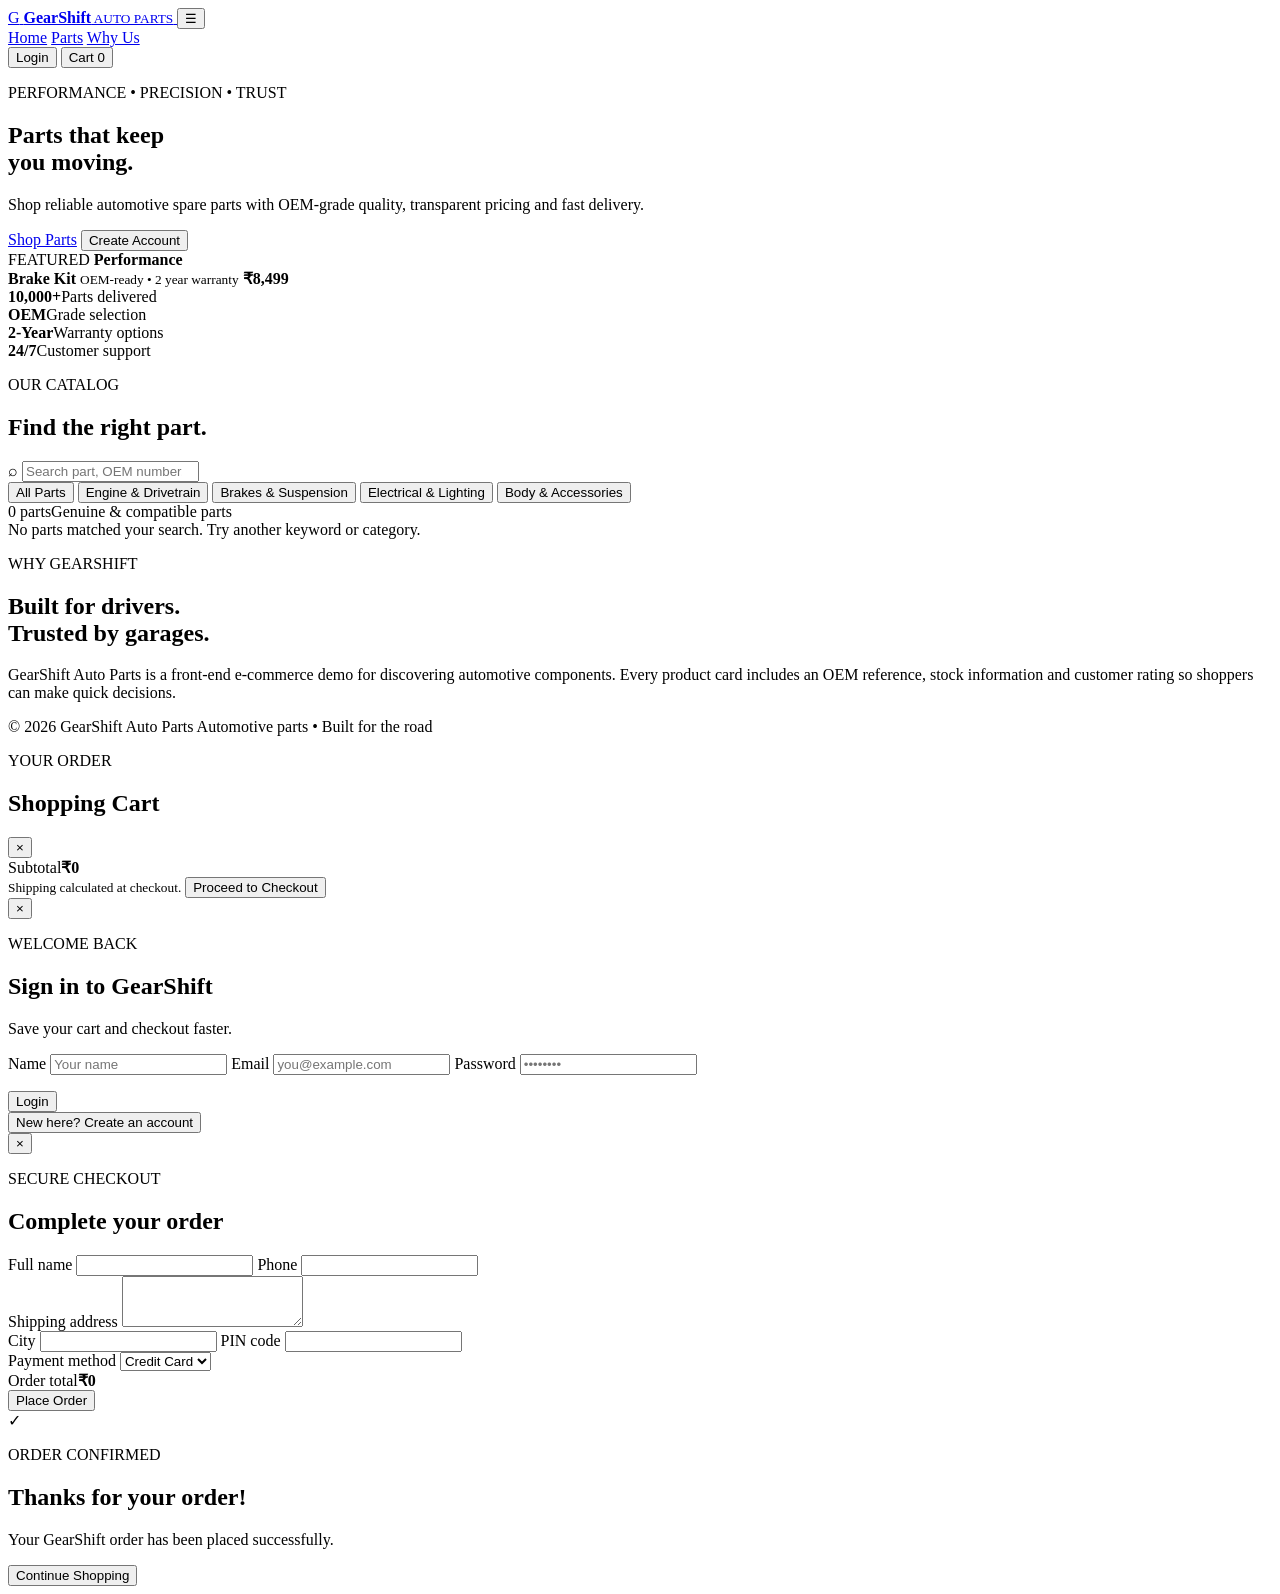
==== index.html @ 07205f2c "Add files via upload" ====
<!DOCTYPE html>
<html lang="en">
<head>
  <meta charset="UTF-8">
  <meta name="viewport" content="width=device-width, initial-scale=1.0">
  <meta name="description" content="GearShift Auto Parts - Automotive spare parts e-commerce demo">
  <title>GearShift Auto Parts</title>
  <link rel="preconnect" href="https://images.unsplash.com">
  <link rel="stylesheet" href="styles.css">
</head>
<body>
  <header class="navbar">
    <a class="brand" href="#home" aria-label="GearShift Auto Parts home">
      <span class="brand-mark">G</span>
      <span><strong>GearShift</strong><small> AUTO PARTS</small></span>
    </a>
    <button class="menu-toggle" id="menuToggle" aria-label="Open menu">☰</button>
    <nav id="mainNav">
      <a href="#home">Home</a>
      <a href="#catalog">Parts</a>
      <a href="#about">Why Us</a>
    </nav>
    <div class="nav-actions">
      <span id="userGreeting" class="user-greeting hidden"></span>
      <button class="nav-btn" id="authBtn">Login</button>
      <button class="cart-btn" id="cartBtn" aria-label="Open cart">Cart <span id="cartCount">0</span></button>
    </div>
  </header>

  <main>
    <section class="hero" id="home">
      <div class="hero-content">
        <p class="eyebrow">PERFORMANCE • PRECISION • TRUST</p>
        <h1>Parts that keep<br><span>you moving.</span></h1>
        <p>Shop reliable automotive spare parts with OEM-grade quality, transparent pricing and fast delivery.</p>
        <div class="hero-actions">
          <a class="primary-btn" href="#catalog">Shop Parts</a>
          <button class="secondary-btn" id="heroLogin">Create Account</button>
        </div>
      </div>
      <div class="hero-card">
        <span>FEATURED</span>
        <strong>Performance<br>Brake Kit</strong>
        <small>OEM-ready • 2 year warranty</small>
        <b>₹8,499</b>
      </div>
    </section>

    <section class="trust-strip">
      <div><b>10,000+</b><span>Parts delivered</span></div>
      <div><b>OEM</b><span>Grade selection</span></div>
      <div><b>2-Year</b><span>Warranty options</span></div>
      <div><b>24/7</b><span>Customer support</span></div>
    </section>

    <section class="catalog-section" id="catalog">
      <div class="section-heading">
        <div>
          <p class="eyebrow">OUR CATALOG</p>
          <h2>Find the right part.</h2>
        </div>
        <div class="search-wrap">
          <span>⌕</span>
          <input id="searchInput" type="search" placeholder="Search part, OEM number...">
        </div>
      </div>

      <div class="filters" id="categoryFilters">
        <button class="filter active" data-category="All">All Parts</button>
        <button class="filter" data-category="Engine & Drivetrain">Engine & Drivetrain</button>
        <button class="filter" data-category="Brakes & Suspension">Brakes & Suspension</button>
        <button class="filter" data-category="Electrical & Lighting">Electrical & Lighting</button>
        <button class="filter" data-category="Body & Accessories">Body & Accessories</button>
      </div>

      <div class="catalog-meta"><span id="resultCount">0 parts</span><span>Genuine & compatible parts</span></div>
      <div class="product-grid" id="productGrid"></div>
      <div id="emptyState" class="empty-state hidden">No parts matched your search. Try another keyword or category.</div>
    </section>

    <section class="about" id="about">
      <div>
        <p class="eyebrow">WHY GEARSHIFT</p>
        <h2>Built for drivers.<br>Trusted by garages.</h2>
      </div>
      <p>GearShift Auto Parts is a front-end e-commerce demo for discovering automotive components. Every product card includes an OEM reference, stock information and customer rating so shoppers can make quick decisions.</p>
    </section>
  </main>

  <footer>
    <span>© 2026 GearShift Auto Parts</span>
    <span>Automotive parts • Built for the road</span>
  </footer>

  <aside class="cart-drawer" id="cartDrawer" aria-hidden="true">
    <div class="drawer-header">
      <div><p class="eyebrow">YOUR ORDER</p><h2>Shopping Cart</h2></div>
      <button class="icon-btn" id="closeCart" aria-label="Close cart">×</button>
    </div>
    <div id="cartItems" class="cart-items"></div>
    <div class="cart-footer">
      <div class="total-row"><span>Subtotal</span><strong id="cartTotal">₹0</strong></div>
      <small>Shipping calculated at checkout.</small>
      <button class="primary-btn full" id="checkoutBtn">Proceed to Checkout</button>
    </div>
  </aside>
  <div class="overlay" id="overlay"></div>

  <div class="modal-backdrop hidden" id="authModal">
    <div class="modal auth-modal">
      <button class="modal-close" data-close="authModal">×</button>
      <p class="eyebrow" id="authEyebrow">WELCOME BACK</p>
      <h2 id="authTitle">Sign in to GearShift</h2>
      <p class="modal-copy">Save your cart and checkout faster.</p>
      <form id="authForm">
        <label>Name <input id="authName" type="text" placeholder="Your name"></label>
        <label>Email <input id="authEmail" type="email" placeholder="you@example.com" required></label>
        <label>Password <input id="authPassword" type="password" placeholder="••••••••" minlength="6" required></label>
        <p class="form-error" id="authError"></p>
        <button class="primary-btn full" type="submit" id="authSubmit">Login</button>
      </form>
      <button class="switch-auth" id="switchAuth">New here? Create an account</button>
    </div>
  </div>

  <div class="modal-backdrop hidden" id="checkoutModal">
    <div class="modal checkout-modal">
      <button class="modal-close" data-close="checkoutModal">×</button>
      <p class="eyebrow">SECURE CHECKOUT</p>
      <h2>Complete your order</h2>
      <form id="checkoutForm">
        <div class="form-grid">
          <label>Full name <input id="shipName" required></label>
          <label>Phone <input id="shipPhone" type="tel" required></label>
        </div>
        <label>Shipping address <textarea id="shipAddress" rows="3" required></textarea></label>
        <div class="form-grid">
          <label>City <input id="shipCity" required></label>
          <label>PIN code <input id="shipPin" inputmode="numeric" pattern="[0-9]{6}" required></label>
        </div>
        <label>Payment method
          <select id="paymentMethod">
            <option>Credit Card</option>
            <option>UPI (Mock)</option>
          </select>
        </label>
        <div class="checkout-summary"><span>Order total</span><strong id="checkoutTotal">₹0</strong></div>
        <button class="primary-btn full" type="submit">Place Order</button>
      </form>
    </div>
  </div>

  <div class="modal-backdrop hidden" id="successModal">
    <div class="modal success-modal">
      <div class="success-icon">✓</div>
      <p class="eyebrow">ORDER CONFIRMED</p>
      <h2>Thanks for your order!</h2>
      <p>Your GearShift order <strong id="orderNumber"></strong> has been placed successfully.</p>
      <button class="primary-btn full" data-close="successModal">Continue Shopping</button>
    </div>
  </div>

  <script src="products.js"></script>
  <script src="app.js"></script>
</body>
</html>
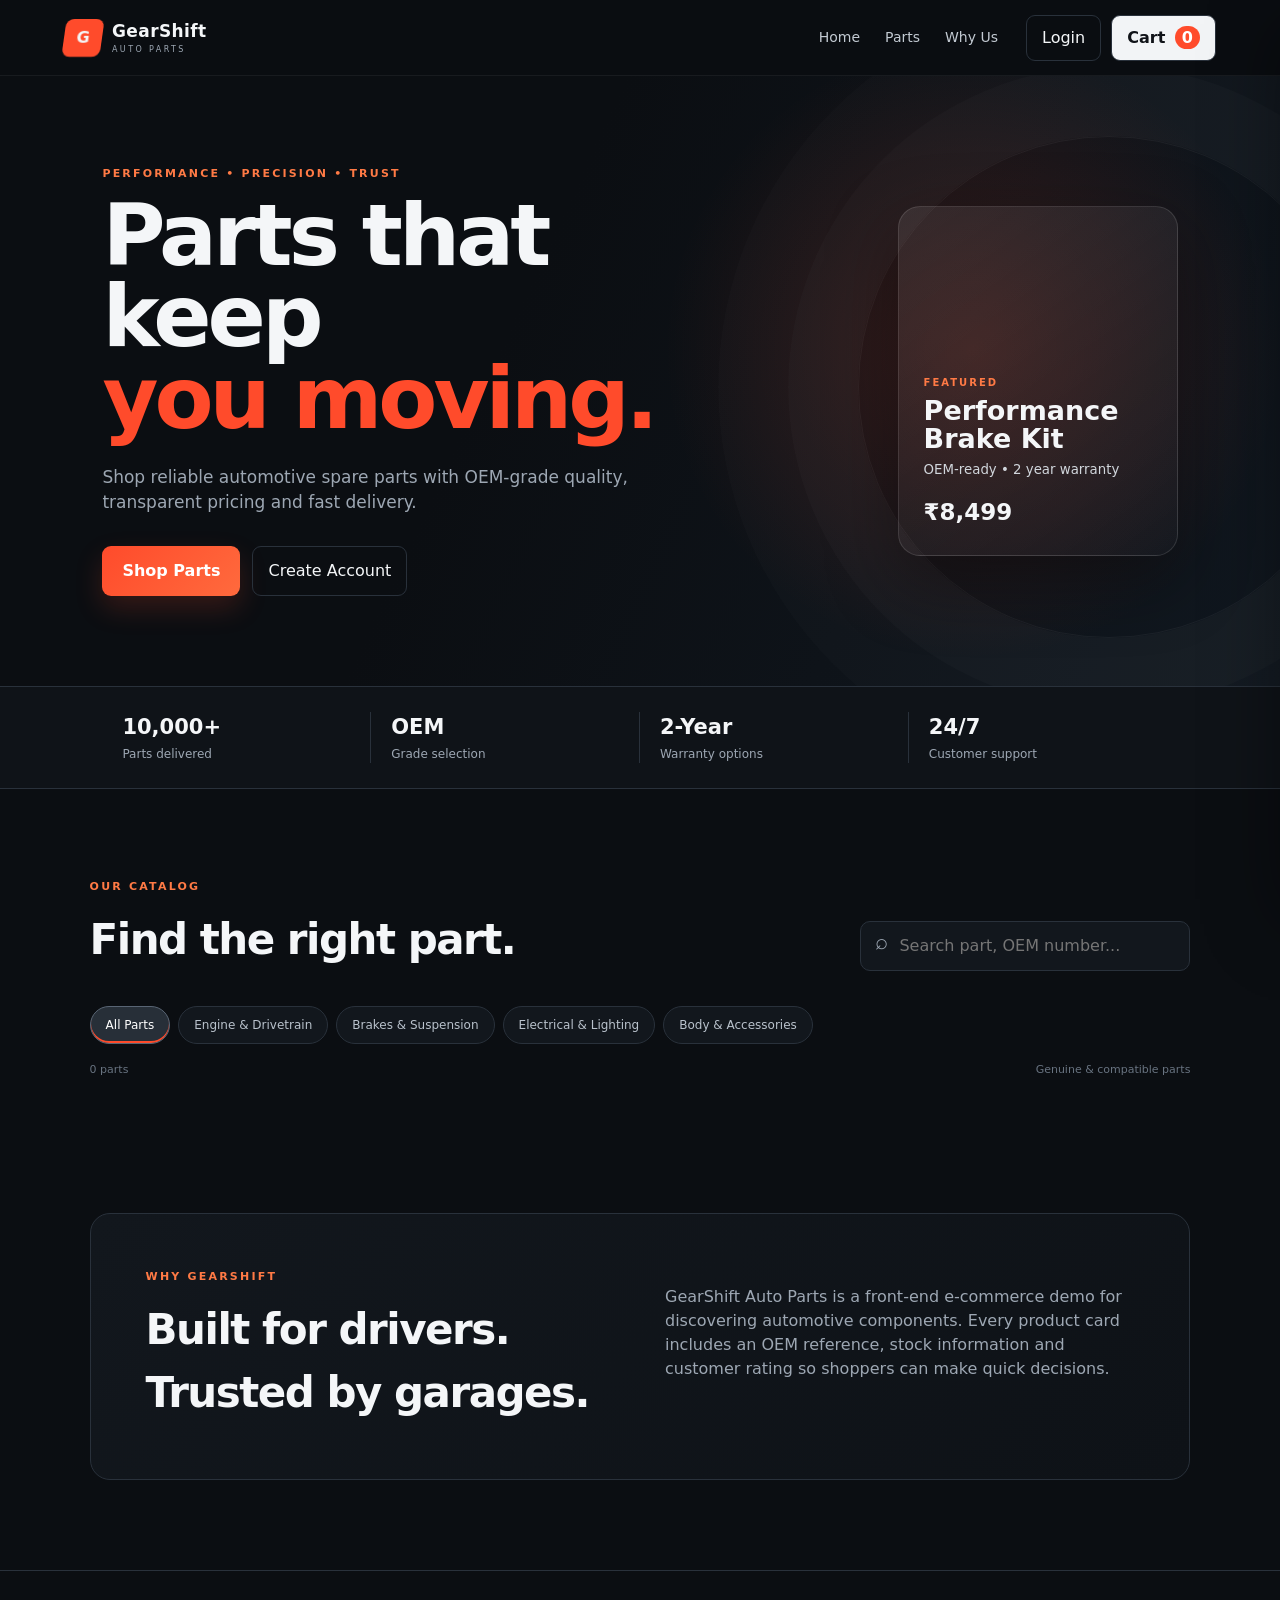
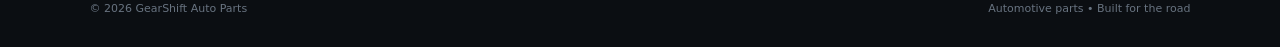
==== commit fab79d7b: "Update index.html" ====
--- a/index.html
+++ b/index.html
@@ -6,7 +6,10 @@
   <meta name="description" content="GearShift Auto Parts - Automotive spare parts e-commerce demo">
   <title>GearShift Auto Parts</title>
   <link rel="preconnect" href="https://images.unsplash.com">
-  <link rel="stylesheet" href="styles.css">
+ <link rel="stylesheet" href="GearShift_Auto_Parts_Ecommerce/styles.css">
+
+<script src="GearShift_Auto_Parts/products.js"></script>
+<script src="GearShift_Auto_Parts/app.js"></script>
 </head>
 <body>
   <header class="navbar">
--- a/GearShift_Auto_Parts_Ecommerce/styles.css
+++ b/GearShift_Auto_Parts_Ecommerce/styles.css
@@ -0,0 +1,17 @@
+:root{
+  --bg:#0b0e12;--panel:#12171d;--panel2:#171d24;--line:#29313b;
+  --text:#f4f6f8;--muted:#9da7b3;--accent:#ff4b2b;--accent2:#ff7a45;
+  --green:#45d483;--shadow:0 24px 70px rgba(0,0,0,.38);
+}
+*{box-sizing:border-box}html{scroll-behavior:smooth}body{margin:0;background:var(--bg);color:var(--text);font-family:Inter,ui-sans-serif,system-ui,-apple-system,Segoe UI,sans-serif;line-height:1.5}button,input,textarea,select{font:inherit}button,a{transition:.2s ease}a{text-decoration:none;color:inherit}
+.navbar{height:76px;display:flex;align-items:center;gap:28px;padding:0 5%;position:sticky;top:0;z-index:30;background:rgba(11,14,18,.9);backdrop-filter:blur(18px);border-bottom:1px solid rgba(255,255,255,.06)}
+.brand{display:flex;align-items:center;gap:10px;margin-right:auto}.brand-mark{width:38px;height:38px;display:grid;place-items:center;background:var(--accent);font-weight:900;transform:skew(-8deg);border-radius:8px}.brand strong{display:block;font-size:17px;letter-spacing:.4px}.brand small{display:block;color:var(--muted);font-size:8px;letter-spacing:2.4px}
+nav{display:flex;gap:25px;color:#c3cad2;font-size:14px}nav a:hover{color:#fff}.nav-actions{display:flex;align-items:center;gap:10px}.nav-btn,.cart-btn,.icon-btn,.secondary-btn{border:1px solid var(--line);background:transparent;color:var(--text);border-radius:9px;padding:10px 15px;cursor:pointer}.cart-btn{background:#f2f4f6;color:#101318;font-weight:800}.cart-btn span{background:var(--accent);color:#fff;border-radius:99px;padding:2px 7px;margin-left:4px}.user-greeting{font-size:13px;color:#cbd3dc}.hidden{display:none!important}.menu-toggle{display:none;background:none;border:0;color:#fff;font-size:24px}
+.hero{min-height:600px;padding:90px 8%;display:flex;align-items:center;justify-content:space-between;gap:50px;background:radial-gradient(circle at 76% 45%,rgba(255,75,43,.18),transparent 30%),linear-gradient(115deg,#0b0e12 40%,#111820);position:relative;overflow:hidden}.hero:after{content:"";position:absolute;width:500px;height:500px;border:1px solid rgba(255,255,255,.05);border-radius:50%;right:-80px;top:60px;box-shadow:0 0 0 70px rgba(255,255,255,.015),0 0 0 140px rgba(255,255,255,.01)}.hero-content{max-width:680px;position:relative;z-index:2}.eyebrow{color:var(--accent2);font-size:11px;font-weight:900;letter-spacing:2.2px;margin:0 0 12px}.hero h1{font-size:clamp(48px,7vw,86px);line-height:.95;letter-spacing:-4px;margin:0 0 25px}.hero h1 span{color:var(--accent)}.hero p:not(.eyebrow){color:var(--muted);font-size:17px;max-width:600px}.hero-actions{display:flex;gap:12px;margin-top:30px}.primary-btn{border:0;background:linear-gradient(135deg,var(--accent),#ff6a3d);color:#fff;font-weight:850;border-radius:9px;padding:13px 20px;cursor:pointer;box-shadow:0 12px 28px rgba(255,75,43,.18)}.primary-btn:hover{transform:translateY(-1px);filter:brightness(1.08)}.secondary-btn:hover,.nav-btn:hover{border-color:#596574}.hero-card{width:280px;height:350px;border:1px solid rgba(255,255,255,.12);border-radius:22px;padding:25px;display:flex;flex-direction:column;justify-content:flex-end;background:linear-gradient(145deg,rgba(255,255,255,.08),rgba(255,255,255,.01)),url("https://images.unsplash.com/photo-1486262715619-67b85e0b08d3?auto=format&fit=crop&w=700&q=85") center/cover;box-shadow:var(--shadow);z-index:2}.hero-card span{font-size:10px;color:var(--accent2);font-weight:900;letter-spacing:2px}.hero-card strong{font-size:27px;line-height:1.05;margin:7px 0}.hero-card small{color:#d1d6dc}.hero-card b{font-size:23px;margin-top:15px}
+.trust-strip{display:grid;grid-template-columns:repeat(4,1fr);border-block:1px solid var(--line);background:#0f1318;padding:25px 8%}.trust-strip div{padding:0 20px;border-right:1px solid var(--line)}.trust-strip div:last-child{border:0}.trust-strip b,.trust-strip span{display:block}.trust-strip b{font-size:21px}.trust-strip span{color:var(--muted);font-size:12px;margin-top:2px}
+.catalog-section{padding:90px 7%;max-width:1500px;margin:auto}.section-heading{display:flex;justify-content:space-between;align-items:end;gap:30px}.section-heading h2,.about h2{font-size:42px;letter-spacing:-1.5px;margin:0}.search-wrap{width:330px;border:1px solid var(--line);border-radius:10px;background:var(--panel);padding:11px 14px;display:flex;gap:9px}.search-wrap span{color:var(--muted);font-size:22px;line-height:18px}.search-wrap input{border:0;outline:0;background:none;color:#fff;width:100%}.filters{display:flex;gap:8px;flex-wrap:wrap;margin:35px 0 18px}.filter{border:1px solid var(--line);background:var(--panel);color:#b9c2cc;border-radius:999px;padding:9px 15px;cursor:pointer;font-size:12px}.filter:hover,.filter.active{background:#272f38;color:#fff;border-color:#596574}.filter.active{box-shadow:inset 0 -2px 0 var(--accent)}.catalog-meta{display:flex;justify-content:space-between;color:#687380;font-size:11px;margin-bottom:15px}.product-grid{display:grid;grid-template-columns:repeat(4,minmax(0,1fr));gap:18px}.product-card{background:var(--panel);border:1px solid var(--line);border-radius:15px;overflow:hidden;display:flex;flex-direction:column;min-width:0}.product-card:hover{transform:translateY(-3px);border-color:#46515e}.product-img{height:190px;background:#1a2027;position:relative}.product-img img{width:100%;height:100%;object-fit:cover}.stock{position:absolute;top:12px;right:12px;background:rgba(9,12,15,.85);border:1px solid #304039;color:var(--green);padding:5px 8px;border-radius:999px;font-size:9px;font-weight:800}.product-info{padding:17px}.product-category{color:#7e8a97;font-size:10px;text-transform:uppercase;letter-spacing:1.2px}.product-info h3{font-size:17px;margin:6px 0 5px;line-height:1.2}.oem{font-size:10px;color:#707b87}.rating{margin:12px 0;color:#ffc85b;font-size:12px}.rating span{color:#7d8791;margin-left:5px}.product-bottom{display:flex;align-items:end;justify-content:space-between;gap:10px}.price{font-size:20px;font-weight:900}.add-btn{border:0;background:#242c34;color:#fff;border-radius:8px;padding:9px 11px;cursor:pointer;font-weight:800}.add-btn:hover{background:var(--accent)}.empty-state{text-align:center;color:var(--muted);padding:50px}.about{margin:30px 7% 90px;padding:55px;display:grid;grid-template-columns:1fr 1fr;gap:50px;border:1px solid var(--line);border-radius:20px;background:linear-gradient(135deg,#12171d,#0e1217)}.about p:last-child{color:var(--muted);max-width:600px}footer{padding:30px 7%;border-top:1px solid var(--line);display:flex;justify-content:space-between;color:#687380;font-size:11px}
+.overlay{position:fixed;inset:0;background:rgba(0,0,0,.65);opacity:0;pointer-events:none;transition:.25s;z-index:39}.overlay.show{opacity:1;pointer-events:auto}.cart-drawer{position:fixed;z-index:40;right:0;top:0;height:100vh;width:min(430px,100%);background:#10151b;border-left:1px solid var(--line);transform:translateX(100%);transition:.3s;display:flex;flex-direction:column;box-shadow:var(--shadow)}.cart-drawer.open{transform:translateX(0)}.drawer-header{padding:25px;border-bottom:1px solid var(--line);display:flex;justify-content:space-between;align-items:start}.drawer-header h2{margin:0}.icon-btn{font-size:25px;padding:2px 10px}.cart-items{padding:18px 25px;overflow:auto;flex:1}.cart-row{display:grid;grid-template-columns:70px 1fr auto;gap:12px;padding:14px 0;border-bottom:1px solid var(--line)}.cart-row img{width:70px;height:60px;object-fit:cover;border-radius:7px}.cart-row h4{margin:0 0 4px;font-size:13px}.cart-row small{color:var(--muted)}.qty{display:flex;align-items:center;gap:8px;margin-top:8px}.qty button{border:1px solid var(--line);background:#1a2027;color:#fff;width:24px;height:24px;border-radius:5px;cursor:pointer}.remove{border:0;background:none;color:#78838f;cursor:pointer;font-size:11px}.cart-footer{padding:22px 25px;border-top:1px solid var(--line)}.total-row{display:flex;justify-content:space-between;font-size:18px}.cart-footer small{color:#687380;display:block;margin:5px 0 18px}.full{width:100%}
+.modal-backdrop{position:fixed;inset:0;background:rgba(0,0,0,.72);z-index:60;display:grid;place-items:center;padding:20px}.modal{width:min(520px,100%);background:#12171d;border:1px solid var(--line);border-radius:18px;padding:30px;position:relative;box-shadow:var(--shadow)}.modal-close{position:absolute;right:18px;top:14px;border:0;background:none;color:#9ba6b1;font-size:28px;cursor:pointer}.modal h2{font-size:30px;line-height:1.05;margin:5px 0 8px}.modal-copy{color:var(--muted);margin-top:0}.modal form{display:grid;gap:13px;margin-top:22px}.modal label{display:grid;gap:6px;font-size:12px;color:#aeb7c1}.modal input,.modal textarea,.modal select{width:100%;background:#0d1116;border:1px solid var(--line);color:#fff;border-radius:8px;padding:11px;outline:0}.modal input:focus,.modal textarea:focus,.modal select:focus{border-color:#687583}.switch-auth{border:0;background:none;color:#ff7957;margin-top:16px;cursor:pointer;width:100%}.form-error{color:#ff6c52;font-size:12px;min-height:14px;margin:0}.form-grid{display:grid;grid-template-columns:1fr 1fr;gap:12px}.checkout-summary{display:flex;justify-content:space-between;background:#0c1014;border:1px solid var(--line);padding:14px;border-radius:9px;margin-top:3px}.success-modal{text-align:center}.success-icon{width:62px;height:62px;border-radius:50%;background:rgba(69,212,131,.13);color:var(--green);display:grid;place-items:center;font-size:30px;margin:0 auto 20px;border:1px solid rgba(69,212,131,.25)}
+@media(max-width:1050px){.product-grid{grid-template-columns:repeat(3,1fr)}.hero{padding-inline:6%}.hero-card{width:250px}}
+@media(max-width:800px){.navbar{padding:0 4%;gap:12px}.menu-toggle{display:block;order:2}nav{display:none;position:absolute;top:76px;left:0;right:0;padding:18px 5%;background:#10151b;border-bottom:1px solid var(--line);flex-direction:column}nav.open{display:flex}.nav-actions{order:3}.user-greeting{display:none}.hero{min-height:auto;padding:70px 7%;flex-direction:column;align-items:flex-start}.hero-card{display:none}.trust-strip{grid-template-columns:repeat(2,1fr);gap:22px}.trust-strip div:nth-child(2){border:0}.section-heading{align-items:stretch;flex-direction:column}.search-wrap{width:100%}.product-grid{grid-template-columns:repeat(2,1fr)}.about{grid-template-columns:1fr;padding:35px}}
+@media(max-width:520px){.brand small{display:none}.nav-btn{padding:9px}.product-grid{grid-template-columns:1fr}.hero h1{letter-spacing:-2px}.trust-strip{grid-template-columns:1fr}.trust-strip div{border:0;border-bottom:1px solid var(--line);padding:12px 0}.about{margin-inline:4%}.form-grid{grid-template-columns:1fr}footer{flex-direction:column;gap:8px}}
